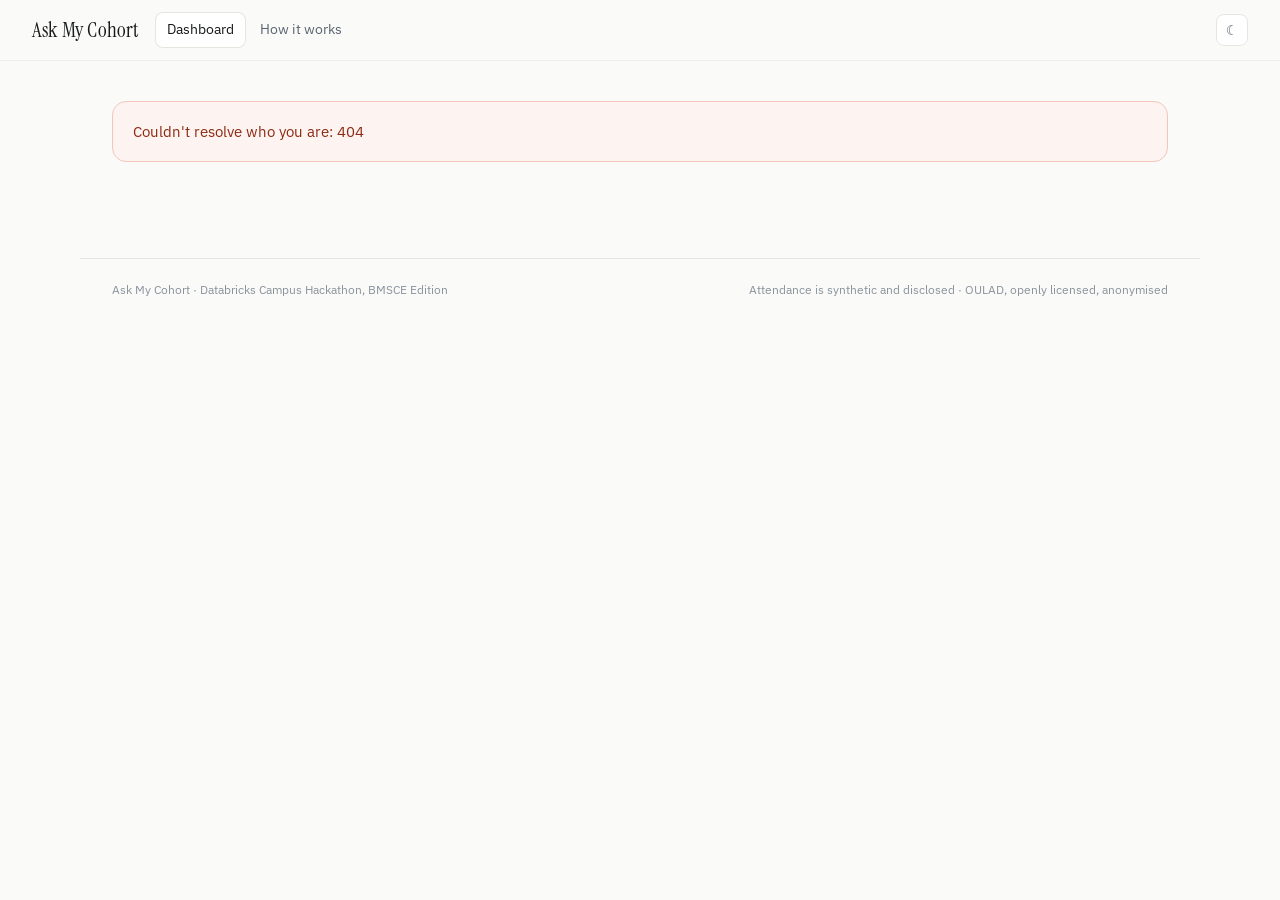
==== web/index.html @ 01f26d72 "Add identity-first web app on Databricks Apps Turns the project into a governed website: you open it" ====
<!DOCTYPE html>
<html lang="en">
<head>
<meta charset="utf-8">
<title>Ask My Cohort</title>
<meta name="viewport" content="width=device-width, initial-scale=1">
<link rel="preconnect" href="https://fonts.googleapis.com">
<link rel="preconnect" href="https://fonts.gstatic.com" crossorigin>
<link href="https://fonts.googleapis.com/css2?family=Instrument+Serif:ital@0;1&family=IBM+Plex+Sans:wght@300;400;500;600&family=IBM+Plex+Mono:wght@400;500&display=swap" rel="stylesheet">
<link rel="stylesheet" href="./styles.css?v=3">
<script>
  // Applied before first paint so a dark-mode user never sees a white flash. No stored
  // preference means follow the OS, which the stylesheet handles on its own.
  try {
    var t = localStorage.getItem("amc-theme");
    if (t) document.documentElement.dataset.theme = t;
  } catch (e) { /* storage blocked — fall back to prefers-color-scheme */ }
</script>
</head>
<body>
<div id="app"></div>
<!-- ?v= is a cache buster: bump it whenever app.js/api.js/styles.css change shape, so a
     normal refresh can't leave a demo running stale JS against renamed endpoints. -->
<script type="module" src="./app.js?v=3"></script>
</body>
</html>
---- web/styles.css ----
/* Theme tokens.
   Light is the default. Dark applies when the user picks it (data-theme="dark") or when
   the OS prefers dark and the user hasn't explicitly chosen light. Every colour below is
   a token so both themes stay in sync — never hardcode a hex in a component rule. */

:root {
  --page: #FAFAF8;
  --surface: #FFFFFF;
  --surface-sunk: #F6F5F2;
  --line: #E7E5E0;
  --line-soft: #F0EEEA;

  --ink: #16181A;
  --ink-2: #5B6470;
  --ink-3: #8A929C;

  --accent: #D6350F;
  --accent-ink: #FFFFFF;
  --accent-soft: #FBEDE9;

  --band-low: #0E7C66;
  --band-medium: #B4700A;
  --band-high: #C2410C;
  --band-unavoidable: #B42318;

  --cost-bg: #FFF7ED;
  --cost-line: #FBD9B5;
  --cost-ink: #7C3A0B;

  --danger-bg: #FDF3F0;
  --danger-line: #F3C6BC;
  --danger-ink: #8C2A12;

  --brand-tile: #000000;

  --serif: 'Instrument Serif', Georgia, serif;
  --sans: 'IBM Plex Sans', system-ui, -apple-system, sans-serif;
  --mono: 'IBM Plex Mono', ui-monospace, monospace;

  --shadow: 0 1px 2px rgba(20,22,26,0.04), 0 8px 24px rgba(20,22,26,0.05);
  --radius: 14px;
  color-scheme: light;
}

@media (prefers-color-scheme: dark) {
  :root:not([data-theme="light"]) {
    --page: #0E1012;
    --surface: #16191C;
    --surface-sunk: #1D2126;
    --line: #272C32;
    --line-soft: #1F242A;

    --ink: #ECEFF2;
    --ink-2: #A8B0B9;
    --ink-3: #79828C;

    --accent: #FF6A4D;
    --accent-ink: #1A0B06;
    --accent-soft: rgba(255,106,77,0.15);

    --band-low: #34D399;
    --band-medium: #FBBF24;
    --band-high: #FB923C;
    --band-unavoidable: #F87171;

    --cost-bg: rgba(251,146,60,0.10);
    --cost-line: rgba(251,146,60,0.30);
    --cost-ink: #FBCFA8;

    --danger-bg: rgba(248,113,113,0.10);
    --danger-line: rgba(248,113,113,0.30);
    --danger-ink: #FCA5A5;

    --brand-tile: #000000;

    --shadow: 0 1px 2px rgba(0,0,0,0.3), 0 8px 24px rgba(0,0,0,0.28);
    color-scheme: dark;
  }
}

:root[data-theme="dark"] {
  --page: #0E1012;
  --surface: #16191C;
  --surface-sunk: #1D2126;
  --line: #272C32;
  --line-soft: #1F242A;

  --ink: #ECEFF2;
  --ink-2: #A8B0B9;
  --ink-3: #79828C;

  --accent: #FF6A4D;
  --accent-ink: #1A0B06;
  --accent-soft: rgba(255,106,77,0.15);

  --band-low: #34D399;
  --band-medium: #FBBF24;
  --band-high: #FB923C;
  --band-unavoidable: #F87171;

  --cost-bg: rgba(251,146,60,0.10);
  --cost-line: rgba(251,146,60,0.30);
  --cost-ink: #FBCFA8;

  --danger-bg: rgba(248,113,113,0.10);
  --danger-line: rgba(248,113,113,0.30);
  --danger-ink: #FCA5A5;

  --brand-tile: #000000;

  --shadow: 0 1px 2px rgba(0,0,0,0.3), 0 8px 24px rgba(0,0,0,0.28);
  color-scheme: dark;
}

* { box-sizing: border-box; }

body {
  margin: 0;
  background: var(--page);
  color: var(--ink);
  font-family: var(--sans);
  font-size: 15px;
  line-height: 1.55;
  -webkit-font-smoothing: antialiased;
}

button { font: inherit; color: inherit; cursor: pointer; }
.mono { font-family: var(--mono); font-size: 0.92em; }
.right { text-align: right; }
.spacer { flex: 1; }
.muted { color: var(--ink-3); }

/* Band colour, theme-aware. Set data-band="low|medium|high|unavoidable" on an element
   and use .band-text / .band-bg on it or a child, instead of inlining a hex from JS. */
[data-band="low"] { --band: var(--band-low); }
[data-band="medium"] { --band: var(--band-medium); }
[data-band="high"] { --band: var(--band-high); }
[data-band="unavoidable"] { --band: var(--band-unavoidable); }
.band-text { color: var(--band, var(--ink-3)); }
.band-bg { background: var(--band, var(--line)); }

main {
  max-width: 1120px;
  margin: 0 auto;
  padding: 40px 32px 96px;
  display: flex;
  flex-direction: column;
  gap: 28px;
}

/* ---------- header ---------- */

header {
  position: sticky; top: 0; z-index: 20;
  display: flex; align-items: center; gap: 16px;
  padding: 12px 32px;
  background: color-mix(in srgb, var(--page) 92%, transparent);
  backdrop-filter: blur(12px);
  border-bottom: 1px solid var(--line-soft);
}

.brand { display: flex; align-items: center; gap: 10px; cursor: pointer; }
.brand-name { font-family: var(--serif); font-size: 21px; letter-spacing: 0.2px; }

nav { display: flex; gap: 2px; }
.nav-item {
  border: none; background: none; padding: 7px 12px; border-radius: 8px;
  font-size: 14px; color: var(--ink-2);
}
.nav-item:hover { background: var(--surface-sunk); color: var(--ink); }
.nav-item.active { background: var(--surface); color: var(--ink); box-shadow: inset 0 0 0 1px var(--line); }

.icon-btn {
  border: 1px solid var(--line); background: var(--surface); color: var(--ink-2);
  width: 32px; height: 32px; border-radius: 8px; line-height: 1;
  display: inline-flex; align-items: center; justify-content: center; font-size: 14px;
}
.icon-btn:hover { color: var(--ink); border-color: var(--ink-3); }

.source-chip {
  display: inline-flex; align-items: center; gap: 7px;
  font-family: var(--mono); font-size: 11px; letter-spacing: 0.04em;
  color: var(--ink-2); padding: 5px 10px; border: 1px solid var(--line);
  border-radius: 999px; background: var(--surface);
}
.source-chip .dot { width: 6px; height: 6px; border-radius: 50%; }
.source-chip.live .dot { background: var(--band-low); }
.source-chip.demo .dot { background: var(--band-medium); }

/* One quiet line: role dot, role, email. Nothing competing with the nav. */
.identity {
  display: inline-flex; align-items: center; gap: 8px;
  padding: 5px 12px 5px 10px; border-radius: 999px;
  border: 1px solid var(--line); background: var(--surface);
  max-width: 42ch; overflow: hidden;
}
.identity-dot { width: 7px; height: 7px; border-radius: 50%; flex: none; background: var(--ink-3); }
.identity-dot[data-role="admin"]   { background: var(--accent); }
.identity-dot[data-role="dean"]    { background: var(--band-medium); }
.identity-dot[data-role="advisor"] { background: var(--band-low); }
.identity-dot[data-role="student"] { background: #6366F1; }
.identity-role {
  font-family: var(--mono); font-size: 11px; letter-spacing: 0.06em;
  text-transform: uppercase; color: var(--ink); flex: none;
}
.identity-email {
  font-size: 12.5px; color: var(--ink-3);
  overflow: hidden; text-overflow: ellipsis; white-space: nowrap;
}

/* ---------- hero ---------- */

.hero { padding: 20px 0 4px; }
.hero-greeting {
  margin: 0 0 10px; font-family: var(--mono); font-size: 11px;
  letter-spacing: 0.1em; text-transform: uppercase; color: var(--ink-3);
}
.hero-title {
  font-family: var(--serif); font-weight: 400; font-size: 44px; line-height: 1.12;
  letter-spacing: -0.015em; margin: 0; max-width: 22ch; text-wrap: pretty;
}
.hero-title strong { font-weight: 400; color: var(--accent); }
.hero-sub { margin: 12px 0 0; color: var(--ink-2); font-size: 15.5px; max-width: 68ch; text-wrap: pretty; }

/* ---------- ask ---------- */

.ask-card {
  background: var(--surface); border: 1px solid var(--line); border-radius: var(--radius);
  padding: 18px; box-shadow: var(--shadow);
}
.ask-row { display: flex; gap: 10px; }
.ask-input {
  flex: 1; font-family: var(--sans); font-size: 16px; color: var(--ink);
  padding: 12px 14px; border: 1px solid var(--line); border-radius: 10px;
  background: var(--page); outline: none;
}
.ask-input:focus { border-color: var(--accent); box-shadow: 0 0 0 3px var(--accent-soft); }
.ask-input::placeholder { color: var(--ink-3); }

.btn-primary {
  padding: 12px 20px; border: none; border-radius: 10px;
  background: var(--accent); color: var(--accent-ink); font-weight: 500; font-size: 15px;
}
.btn-primary:hover { filter: brightness(1.06); }
.btn-primary:disabled { opacity: 0.6; cursor: default; }

.suggestions { display: flex; flex-wrap: wrap; gap: 8px; margin-top: 12px; }
.suggestion {
  border: 1px solid var(--line); background: var(--surface); border-radius: 999px;
  padding: 7px 13px; font-size: 13px; color: var(--ink-2);
}
.suggestion:hover { border-color: var(--accent); color: var(--accent); background: var(--accent-soft); }

.answer {
  margin-top: 16px; padding-top: 16px; border-top: 1px solid var(--line-soft);
  font-size: 15.5px; color: var(--ink);
}
.answer p { margin: 0 0 10px; }
.answer p:last-child { margin-bottom: 0; }
.answer ul { margin: 0 0 10px; padding-left: 20px; }
.answer li { margin-bottom: 5px; }
.answer strong { font-weight: 600; }
.answer-error { color: var(--band-high); }
.answer.thinking { display: flex; align-items: center; gap: 10px; color: var(--ink-2); }
.pulse {
  width: 8px; height: 8px; border-radius: 50%; background: var(--accent);
  animation: pulse 1.1s ease-in-out infinite;
}
@keyframes pulse { 0%,100% { opacity: 0.25; transform: scale(0.8); } 50% { opacity: 1; transform: scale(1.15); } }

/* ---------- layout ---------- */

.split { display: grid; grid-template-columns: 1.5fr 1fr; gap: 24px; align-items: start; }
.split-even { display: grid; grid-template-columns: 1fr 1fr; gap: 20px; align-items: start; }

.section-title { font-family: var(--serif); font-weight: 400; font-size: 26px; margin: 0 0 4px; }
.section-note { margin: 0 0 16px; color: var(--ink-2); font-size: 13.5px; }

.panel {
  background: var(--surface); border: 1px solid var(--line);
  border-radius: var(--radius); padding: 22px; box-shadow: var(--shadow);
}
.panel-label {
  margin: 0 0 12px; font-family: var(--mono); font-size: 10.5px;
  letter-spacing: 0.1em; text-transform: uppercase; color: var(--ink-3);
}
.panel-title { font-family: var(--serif); font-weight: 400; font-size: 26px; margin: 0 0 2px; }
.panel-meta { margin: 0 0 18px; color: var(--ink-3); font-size: 12px; }
.panel-body { margin: 0 0 12px; color: var(--ink-2); }
.panel-body:last-child { margin-bottom: 0; }
.panel-note { margin: 6px 0 0; font-size: 12.5px; color: var(--ink-3); line-height: 1.5; display: block; }
.prose { max-width: 74ch; }

.rail { display: flex; flex-direction: column; gap: 20px; position: sticky; top: 84px; }

.notice {
  padding: 18px 20px; border: 1px dashed var(--line); border-radius: var(--radius);
  color: var(--ink-2); background: var(--surface);
}
.notice-error {
  border-style: solid; border-color: var(--danger-line);
  background: var(--danger-bg); color: var(--danger-ink);
}

/* ---------- student cards (advisor) ---------- */

.student-grid { display: grid; gap: 12px; }
.student-card {
  text-align: left; width: 100%;
  background: var(--surface); border: 1px solid var(--line); border-radius: 12px;
  padding: 16px 18px; box-shadow: var(--shadow); transition: border-color 0.12s;
}
.student-card:hover { border-color: var(--ink-3); }
.student-card.selected { border-color: var(--accent); box-shadow: 0 0 0 3px var(--accent-soft), var(--shadow); }
.student-card-head { display: flex; align-items: flex-start; justify-content: space-between; gap: 12px; }
.student-name { font-weight: 600; font-size: 15px; display: block; }
.student-id { font-family: var(--mono); font-size: 11.5px; color: var(--ink-3); display: block; }
.student-card-foot {
  display: flex; justify-content: space-between; margin-top: 12px;
  font-size: 12.5px; color: var(--ink-2);
}

.chip {
  font-family: var(--mono); font-size: 11px; letter-spacing: 0.05em; text-transform: uppercase;
  padding: 3px 9px; border-radius: 999px; white-space: nowrap;
  color: var(--band, var(--ink-3));
  border: 1px solid color-mix(in srgb, var(--band, var(--ink-3)) 40%, transparent);
  background: color-mix(in srgb, var(--band, var(--ink-3)) 10%, transparent);
}

.signals { display: flex; flex-wrap: wrap; gap: 6px; margin-top: 12px; }
.signal {
  font-size: 12px; color: var(--ink-2); background: var(--surface-sunk);
  border-radius: 6px; padding: 4px 9px;
}

.disclosure-toggle {
  display: flex; align-items: center; justify-content: space-between; gap: 10px;
  width: 100%; margin-top: 16px; padding: 11px 14px;
  background: none; border: 1px solid var(--line); border-radius: 10px;
  font-size: 13.5px; color: var(--ink-2);
}
.disclosure-toggle:hover { background: var(--surface); color: var(--ink); }

.provenance {
  display: flex; flex-wrap: wrap; align-items: center; gap: 10px;
  margin: 16px 0 0; font-size: 12px; color: var(--ink-3);
}
.provenance .mono {
  background: var(--surface-sunk); border-radius: 6px; padding: 3px 8px; color: var(--ink-2);
}

/* ---------- tables ---------- */

.table { border: 1px solid var(--line); border-radius: 12px; overflow: hidden; background: var(--surface); }
.table-head, .table-row {
  display: grid; grid-template-columns: 2fr 1fr 1fr 0.6fr; gap: 12px; align-items: center;
  padding: 11px 16px; text-align: left;
}
.table-head {
  font-family: var(--mono); font-size: 10.5px; letter-spacing: 0.08em; text-transform: uppercase;
  color: var(--ink-3); background: var(--surface-sunk); border-bottom: 1px solid var(--line);
}
.table-row { width: 100%; background: none; border: none; border-bottom: 1px solid var(--line-soft); font-size: 14px; color: var(--ink); }
.table-row:last-child { border-bottom: none; }
.table-row:not(.static):hover { background: var(--surface-sunk); }
.table-row.static { cursor: default; }
.redacted {
  font-family: var(--mono); font-size: 12px; color: var(--band-unavoidable);
  background: color-mix(in srgb, var(--band-unavoidable) 10%, transparent);
  border-radius: 5px; padding: 2px 8px; justify-self: start;
}

/* ---------- buffer panel ---------- */

.band-track { display: flex; gap: 6px; margin: 4px 0 18px; }
.band-seg { flex: 1; display: flex; flex-direction: column; gap: 7px; }
.band-bar { height: 5px; border-radius: 3px; display: block; background: var(--line); }
.band-seg.on .band-bar { background: var(--band); }
.band-label {
  font-family: var(--mono); font-size: 10px; letter-spacing: 0.05em; text-transform: uppercase;
  color: var(--ink-3);
}
.band-seg.on .band-label { color: var(--band); }

.cost {
  background: var(--cost-bg); border: 1px solid var(--cost-line); border-radius: 10px;
  padding: 14px 16px; color: var(--cost-ink); font-size: 14.5px; line-height: 1.5;
}
.cost-lg { font-size: 17px; margin-top: 22px; }

.stats { margin: 18px 0 0; display: grid; gap: 0; }
.stats div {
  display: flex; justify-content: space-between; align-items: baseline; gap: 12px;
  padding: 9px 0; border-bottom: 1px solid var(--line-soft);
}
.stats div:last-child { border-bottom: none; }
.stats dt { margin: 0; color: var(--ink-2); font-size: 13.5px; }
.stats dd { margin: 0; color: var(--ink); }

.actions { display: grid; gap: 8px; }
.action {
  display: flex; justify-content: space-between; align-items: center; gap: 10px;
  text-align: left; padding: 11px 14px; border-radius: 9px;
  border: 1px solid var(--line); background: var(--surface); font-size: 13.5px;
}
.action:hover { border-color: var(--ink-3); }
.action .done { font-family: var(--mono); font-size: 11px; color: var(--band-low); }

/* ---------- student view ---------- */

.buffer-hero {
  background: var(--surface); border: 1px solid var(--line);
  border-radius: var(--radius); padding: 26px; box-shadow: var(--shadow);
}
.buffer-figures { display: grid; grid-template-columns: repeat(3, 1fr); gap: 24px; }
.big { font-size: 34px; margin: 0; line-height: 1.1; }
.meter {
  position: relative; height: 10px; border-radius: 6px;
  background: var(--surface-sunk); margin: 24px 0 8px; overflow: hidden;
}
.meter-fill { display: block; height: 100%; border-radius: 6px; background: var(--band, var(--accent)); }
.meter-mark { position: absolute; top: -3px; bottom: -3px; width: 2px; background: var(--ink); opacity: 0.55; }
.meter-legend {
  display: flex; justify-content: space-between; margin: 0;
  font-family: var(--mono); font-size: 11px; color: var(--ink-3);
}

.whatif { display: grid; gap: 0; }
.whatif-row {
  display: flex; justify-content: space-between; gap: 12px; align-items: baseline;
  padding: 10px 0; border-bottom: 1px solid var(--line-soft); font-size: 14px;
}
.whatif-row:last-child { border-bottom: none; }

/* ---------- tiles / bars ---------- */

.tiles { display: grid; grid-template-columns: repeat(4, 1fr); gap: 16px; }
.tile {
  background: var(--surface); border: 1px solid var(--line);
  border-radius: 12px; padding: 18px; box-shadow: var(--shadow);
}
.tile-value { font-family: var(--serif); font-size: 34px; line-height: 1; margin: 0; }

.bars { display: grid; gap: 12px; }
.bar-row { display: grid; grid-template-columns: 88px 1fr 32px; gap: 12px; align-items: center; }
.bar-label { font-family: var(--mono); font-size: 11px; text-transform: uppercase; letter-spacing: 0.05em; color: var(--band, var(--ink-3)); }
.bar-track { height: 8px; border-radius: 5px; background: var(--surface-sunk); overflow: hidden; }
.bar-fill { display: block; height: 100%; border-radius: 5px; background: var(--band, var(--line)); }
.bar-row.empty .bar-fill { opacity: 0.3; }
.bar-n { text-align: right; color: var(--ink-2); font-size: 13px; }

/* ---------- how it works ---------- */

.lineage { display: grid; gap: 0; }
.lineage-row {
  display: grid; grid-template-columns: 92px 1fr; gap: 16px; align-items: start;
  padding: 13px 0; border-bottom: 1px solid var(--line-soft);
}
.lineage-row:last-child { border-bottom: none; }
.lineage-layer { font-size: 11px; letter-spacing: 0.08em; color: var(--accent); padding-top: 2px; }
.lineage-what { display: block; font-size: 14.5px; }

.code {
  font-family: var(--mono); font-size: 12.5px; line-height: 1.65;
  background: var(--surface-sunk); border: 1px solid var(--line); border-radius: 10px;
  padding: 16px; overflow-x: auto; white-space: pre; margin: 0; color: var(--ink);
}

.notbuilt { padding: 11px 0; border-bottom: 1px solid var(--line-soft); }
.notbuilt:last-child { border-bottom: none; }
.notbuilt-what { font-size: 14.5px; display: block; }

/* ---------- footer ---------- */

footer {
  border-top: 1px solid var(--line);
  padding: 22px 32px; display: flex; gap: 20px; flex-wrap: wrap;
  font-size: 12px; color: var(--ink-3);
  max-width: 1120px; margin: 0 auto;
}

/* ---------- responsive ---------- */

@media (max-width: 900px) {
  header { padding: 12px 18px; gap: 12px; flex-wrap: wrap; }
  .identity { align-items: flex-start; }
  main { padding: 28px 18px 72px; }
  .hero-title { font-size: 32px; }
  .split, .split-even, .tiles, .buffer-figures { grid-template-columns: 1fr; }
  .rail { position: static; }
  .table-head, .table-row { grid-template-columns: 1.6fr 1fr 0.8fr; font-size: 13px; }
  .table-head span:nth-child(4), .table-row span:nth-child(4) { display: none; }
}
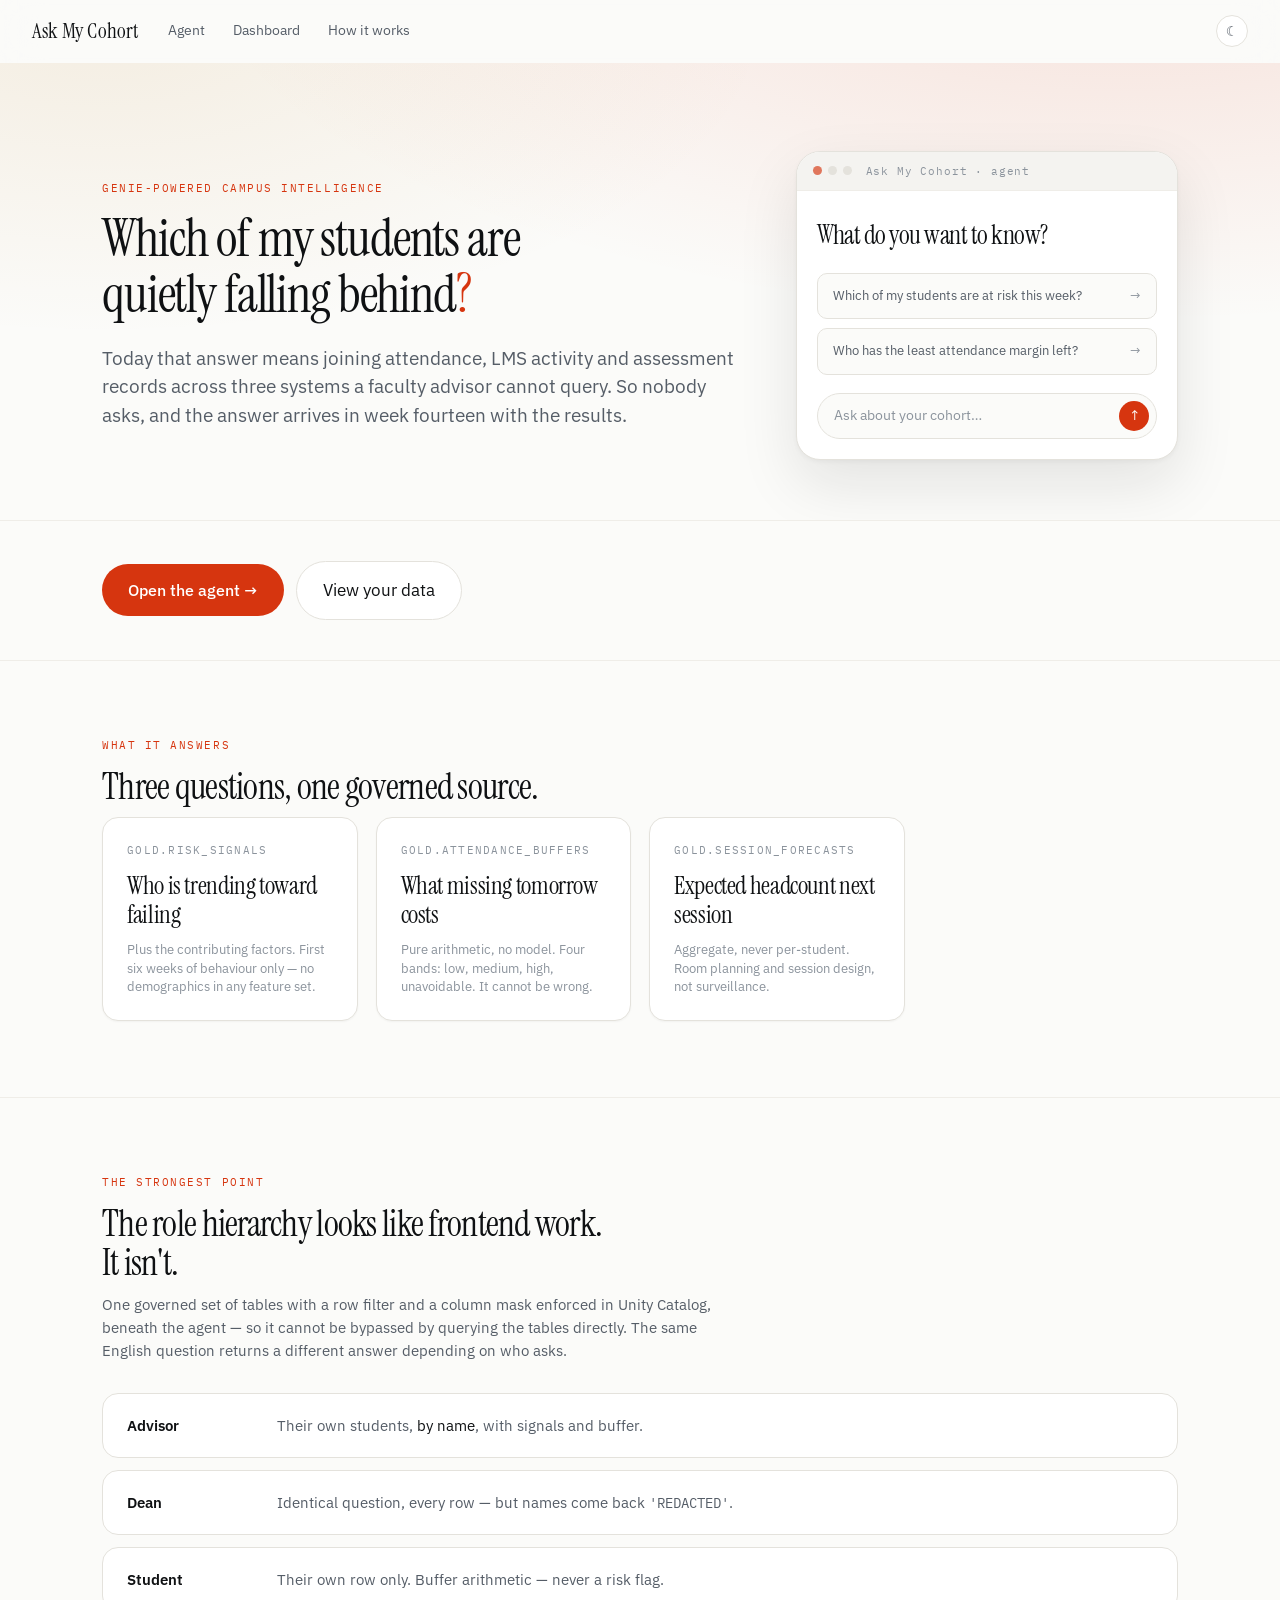
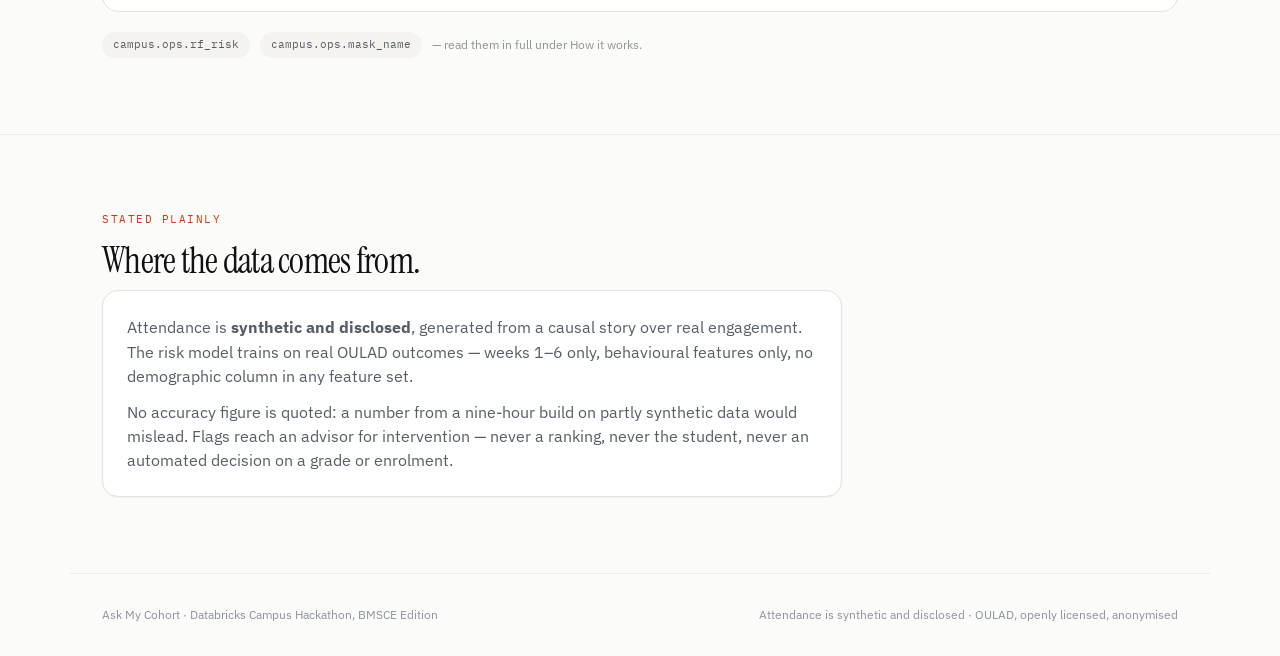
==== commit a0cb72cc: "Add landing page, conversational agent, dark mode and cohort breakdowns Front door is now a static l" ====
--- a/web/index.html
+++ b/web/index.html
@@ -3,11 +3,12 @@
 <head>
 <meta charset="utf-8">
 <title>Ask My Cohort</title>
+<link rel="icon" type="image/svg+xml" href="./favicon.svg?v=10">
 <meta name="viewport" content="width=device-width, initial-scale=1">
 <link rel="preconnect" href="https://fonts.googleapis.com">
 <link rel="preconnect" href="https://fonts.gstatic.com" crossorigin>
 <link href="https://fonts.googleapis.com/css2?family=Instrument+Serif:ital@0;1&family=IBM+Plex+Sans:wght@300;400;500;600&family=IBM+Plex+Mono:wght@400;500&display=swap" rel="stylesheet">
-<link rel="stylesheet" href="./styles.css?v=3">
+<link rel="stylesheet" href="./styles.css?v=10">
 <script>
   // Applied before first paint so a dark-mode user never sees a white flash. No stored
   // preference means follow the OS, which the stylesheet handles on its own.
@@ -21,6 +22,6 @@
 <div id="app"></div>
 <!-- ?v= is a cache buster: bump it whenever app.js/api.js/styles.css change shape, so a
      normal refresh can't leave a demo running stale JS against renamed endpoints. -->
-<script type="module" src="./app.js?v=3"></script>
+<script type="module" src="./app.js?v=10"></script>
 </body>
 </html>
--- a/web/styles.css
+++ b/web/styles.css
@@ -1,18 +1,18 @@
 /* Theme tokens.
    Light is the default. Dark applies when the user picks it (data-theme="dark") or when
-   the OS prefers dark and the user hasn't explicitly chosen light. Every colour below is
-   a token so both themes stay in sync — never hardcode a hex in a component rule. */
+   the OS prefers dark and the user hasn't explicitly chosen light. Every colour is a
+   token so both themes stay in sync — never hardcode a hex in a component rule. */
 
 :root {
-  --page: #FAFAF8;
+  --page: #FBFBF9;
   --surface: #FFFFFF;
-  --surface-sunk: #F6F5F2;
-  --line: #E7E5E0;
-  --line-soft: #F0EEEA;
-
-  --ink: #16181A;
-  --ink-2: #5B6470;
-  --ink-3: #8A929C;
+  --surface-sunk: #F4F3F0;
+  --line: #E4E2DC;
+  --line-soft: #EFEDE8;
+
+  --ink: #0F1113;
+  --ink-2: #555D67;
+  --ink-3: #8B939C;
 
   --accent: #D6350F;
   --accent-ink: #FFFFFF;
@@ -22,93 +22,108 @@
   --band-medium: #B4700A;
   --band-high: #C2410C;
   --band-unavoidable: #B42318;
-
-  --cost-bg: #FFF7ED;
-  --cost-line: #FBD9B5;
-  --cost-ink: #7C3A0B;
+  --band-info: #4338CA;
+
+  --cost-bg: #FFF8F0;
+  --cost-line: #F6D6B3;
+  --cost-ink: #7A3A0C;
 
   --danger-bg: #FDF3F0;
   --danger-line: #F3C6BC;
   --danger-ink: #8C2A12;
 
-  --brand-tile: #000000;
-
   --serif: 'Instrument Serif', Georgia, serif;
   --sans: 'IBM Plex Sans', system-ui, -apple-system, sans-serif;
   --mono: 'IBM Plex Mono', ui-monospace, monospace;
 
-  --shadow: 0 1px 2px rgba(20,22,26,0.04), 0 8px 24px rgba(20,22,26,0.05);
-  --radius: 14px;
+  --shadow-sm: 0 1px 2px rgba(15,17,19,0.04);
+  --shadow: 0 1px 2px rgba(15,17,19,0.04), 0 12px 32px rgba(15,17,19,0.06);
+  --shadow-lg: 0 2px 4px rgba(15,17,19,0.04), 0 24px 60px rgba(15,17,19,0.10);
+
+  --r-sm: 10px;
+  --r: 16px;
+  --r-lg: 24px;
+
+  /* Editorial type scale — fluid, so the hero stays dramatic on a projector and
+     still fits a laptop. */
+  --fs-stat: clamp(72px, 13vw, 168px);
+  --fs-h1: clamp(30px, 4.4vw, 52px);
+  --fs-h2: clamp(24px, 3vw, 36px);
+  --fs-lead: clamp(16.5px, 1.5vw, 20px);
+
+  --ease: cubic-bezier(0.22, 0.72, 0.2, 1);
   color-scheme: light;
 }
 
 @media (prefers-color-scheme: dark) {
   :root:not([data-theme="light"]) {
-    --page: #0E1012;
-    --surface: #16191C;
-    --surface-sunk: #1D2126;
-    --line: #272C32;
-    --line-soft: #1F242A;
-
-    --ink: #ECEFF2;
-    --ink-2: #A8B0B9;
-    --ink-3: #79828C;
+    --page: #0B0D0F;
+    --surface: #141719;
+    --surface-sunk: #1B1F22;
+    --line: #262B30;
+    --line-soft: #1E2226;
+
+    --ink: #F2F4F6;
+    --ink-2: #A9B1BA;
+    --ink-3: #767E88;
 
     --accent: #FF6A4D;
     --accent-ink: #1A0B06;
-    --accent-soft: rgba(255,106,77,0.15);
+    --accent-soft: rgba(255,106,77,0.16);
 
     --band-low: #34D399;
     --band-medium: #FBBF24;
     --band-high: #FB923C;
     --band-unavoidable: #F87171;
-
-    --cost-bg: rgba(251,146,60,0.10);
-    --cost-line: rgba(251,146,60,0.30);
+    --band-info: #A5B4FC;
+
+    --cost-bg: rgba(251,146,60,0.09);
+    --cost-line: rgba(251,146,60,0.28);
     --cost-ink: #FBCFA8;
 
-    --danger-bg: rgba(248,113,113,0.10);
-    --danger-line: rgba(248,113,113,0.30);
+    --danger-bg: rgba(248,113,113,0.09);
+    --danger-line: rgba(248,113,113,0.28);
     --danger-ink: #FCA5A5;
 
-    --brand-tile: #000000;
-
-    --shadow: 0 1px 2px rgba(0,0,0,0.3), 0 8px 24px rgba(0,0,0,0.28);
+    --shadow-sm: 0 1px 2px rgba(0,0,0,0.4);
+    --shadow: 0 1px 2px rgba(0,0,0,0.4), 0 12px 32px rgba(0,0,0,0.35);
+    --shadow-lg: 0 2px 4px rgba(0,0,0,0.4), 0 24px 60px rgba(0,0,0,0.45);
     color-scheme: dark;
   }
 }
 
 :root[data-theme="dark"] {
-  --page: #0E1012;
-  --surface: #16191C;
-  --surface-sunk: #1D2126;
-  --line: #272C32;
-  --line-soft: #1F242A;
-
-  --ink: #ECEFF2;
-  --ink-2: #A8B0B9;
-  --ink-3: #79828C;
+  --page: #0B0D0F;
+  --surface: #141719;
+  --surface-sunk: #1B1F22;
+  --line: #262B30;
+  --line-soft: #1E2226;
+
+  --ink: #F2F4F6;
+  --ink-2: #A9B1BA;
+  --ink-3: #767E88;
 
   --accent: #FF6A4D;
   --accent-ink: #1A0B06;
-  --accent-soft: rgba(255,106,77,0.15);
+  --accent-soft: rgba(255,106,77,0.16);
 
   --band-low: #34D399;
   --band-medium: #FBBF24;
   --band-high: #FB923C;
   --band-unavoidable: #F87171;
-
-  --cost-bg: rgba(251,146,60,0.10);
-  --cost-line: rgba(251,146,60,0.30);
+  --band-info: #A5B4FC;
+
+  --cost-bg: rgba(251,146,60,0.09);
+  --cost-line: rgba(251,146,60,0.28);
   --cost-ink: #FBCFA8;
 
-  --danger-bg: rgba(248,113,113,0.10);
-  --danger-line: rgba(248,113,113,0.30);
+  --danger-bg: rgba(248,113,113,0.09);
+  --danger-line: rgba(248,113,113,0.28);
   --danger-ink: #FCA5A5;
 
-  --brand-tile: #000000;
-
-  --shadow: 0 1px 2px rgba(0,0,0,0.3), 0 8px 24px rgba(0,0,0,0.28);
+  --shadow-sm: 0 1px 2px rgba(0,0,0,0.4);
+  --shadow: 0 1px 2px rgba(0,0,0,0.4), 0 12px 32px rgba(0,0,0,0.35);
+  --shadow-lg: 0 2px 4px rgba(0,0,0,0.4), 0 24px 60px rgba(0,0,0,0.45);
   color-scheme: dark;
 }
 
@@ -119,9 +134,10 @@
   background: var(--page);
   color: var(--ink);
   font-family: var(--sans);
-  font-size: 15px;
+  font-size: 15.5px;
   line-height: 1.55;
   -webkit-font-smoothing: antialiased;
+  text-rendering: optimizeLegibility;
 }
 
 button { font: inherit; color: inherit; cursor: pointer; }
@@ -130,64 +146,113 @@
 .spacer { flex: 1; }
 .muted { color: var(--ink-3); }
 
-/* Band colour, theme-aware. Set data-band="low|medium|high|unavoidable" on an element
-   and use .band-text / .band-bg on it or a child, instead of inlining a hex from JS. */
 [data-band="low"] { --band: var(--band-low); }
 [data-band="medium"] { --band: var(--band-medium); }
 [data-band="high"] { --band: var(--band-high); }
 [data-band="unavoidable"] { --band: var(--band-unavoidable); }
+[data-band="info"] { --band: var(--band-info); }
 .band-text { color: var(--band, var(--ink-3)); }
 .band-bg { background: var(--band, var(--line)); }
 
-main {
-  max-width: 1120px;
-  margin: 0 auto;
-  padding: 40px 32px 96px;
-  display: flex;
-  flex-direction: column;
-  gap: 28px;
-}
+/* Scroll reveal — the one motion idea, used sparingly. */
+.reveal {
+  opacity: 0; transform: translateY(18px);
+  transition: opacity 0.75s var(--ease), transform 0.75s var(--ease);
+}
+.reveal.in { opacity: 1; transform: none; }
+@media (prefers-reduced-motion: reduce) {
+  .reveal, .reveal.in { opacity: 1; transform: none; transition: none; }
+}
+
+main { display: block; }
+
+/* Horizontal bands, each with its own breathing room — the Apple section rhythm. */
+.chapter { border-top: 1px solid var(--line-soft); }
+.chapter:first-of-type { border-top: none; }
+/* Tinted bands break the endless cream into a rhythm. */
+.chapter.tint { background: var(--surface-sunk); border-top-color: transparent; }
+.wrap { max-width: 1140px; margin: 0 auto; padding: 0 32px; }
+.chapter > .wrap { padding-top: 76px; padding-bottom: 76px; }
+.chapter.tight > .wrap { padding-top: 40px; padding-bottom: 40px; }
+
+.eyebrow {
+  font-family: var(--mono); font-size: 11px; letter-spacing: 0.14em;
+  text-transform: uppercase; color: var(--accent); margin: 0 0 14px;
+}
+.chapter-title {
+  font-family: var(--serif); font-weight: 400; font-size: var(--fs-h2);
+  letter-spacing: -0.02em; line-height: 1.08; margin: 0 0 10px;
+}
+.chapter-note { margin: 0 0 30px; color: var(--ink-2); font-size: 15px; max-width: 70ch; }
+
+/* ---------- stacked mix bar ---------- */
+
+.stack { display: grid; gap: 16px; }
+.stack-bar {
+  display: flex; height: 56px; border-radius: var(--r-sm); overflow: hidden;
+  box-shadow: var(--shadow-sm); background: var(--line);
+}
+.stack-seg {
+  display: block; background: var(--band); transition: flex-basis 0.9s var(--ease);
+  position: relative;
+}
+.stack-seg + .stack-seg { border-left: 2px solid var(--surface-sunk); }
+.stack-key { display: flex; flex-wrap: wrap; gap: 22px; }
+.key {
+  display: inline-flex; align-items: baseline; gap: 8px;
+  font-family: var(--mono); font-size: 11px; letter-spacing: 0.08em;
+  text-transform: uppercase; color: var(--ink-2);
+}
+.key-dot {
+  width: 10px; height: 10px; border-radius: 3px; background: var(--band);
+  align-self: center;
+}
+.key strong { font-size: 15px; color: var(--ink); letter-spacing: 0; }
+.key-pct { color: var(--ink-3); letter-spacing: 0; text-transform: none; }
 
 /* ---------- header ---------- */
 
 header {
-  position: sticky; top: 0; z-index: 20;
+  position: sticky; top: 0; z-index: 30;
   display: flex; align-items: center; gap: 16px;
-  padding: 12px 32px;
-  background: color-mix(in srgb, var(--page) 92%, transparent);
-  backdrop-filter: blur(12px);
-  border-bottom: 1px solid var(--line-soft);
-}
+  padding: 13px 32px;
+  background: color-mix(in srgb, var(--page) 82%, transparent);
+  backdrop-filter: saturate(180%) blur(20px);
+  -webkit-backdrop-filter: saturate(180%) blur(20px);
+  border-bottom: 1px solid transparent;
+  transition: border-color 0.3s var(--ease);
+}
+header.scrolled { border-bottom-color: var(--line-soft); }
 
 .brand { display: flex; align-items: center; gap: 10px; cursor: pointer; }
-.brand-name { font-family: var(--serif); font-size: 21px; letter-spacing: 0.2px; }
+.brand-name {
+  font-family: var(--serif); font-size: 21px; letter-spacing: 0.2px;
+}
 
 nav { display: flex; gap: 2px; }
 .nav-item {
-  border: none; background: none; padding: 7px 12px; border-radius: 8px;
-  font-size: 14px; color: var(--ink-2);
-}
-.nav-item:hover { background: var(--surface-sunk); color: var(--ink); }
-.nav-item.active { background: var(--surface); color: var(--ink); box-shadow: inset 0 0 0 1px var(--line); }
+  border: none; background: none; padding: 7px 13px; border-radius: 999px;
+  font-size: 14px; color: var(--ink-2); transition: color 0.2s var(--ease), background 0.2s var(--ease);
+}
+.nav-item:hover { color: var(--ink); }
+.nav-item.active { background: var(--surface-sunk); color: var(--ink); }
 
 .icon-btn {
   border: 1px solid var(--line); background: var(--surface); color: var(--ink-2);
-  width: 32px; height: 32px; border-radius: 8px; line-height: 1;
+  width: 32px; height: 32px; border-radius: 999px; line-height: 1;
   display: inline-flex; align-items: center; justify-content: center; font-size: 14px;
+  transition: color 0.2s var(--ease), border-color 0.2s var(--ease);
 }
 .icon-btn:hover { color: var(--ink); border-color: var(--ink-3); }
 
 .source-chip {
   display: inline-flex; align-items: center; gap: 7px;
   font-family: var(--mono); font-size: 11px; letter-spacing: 0.04em;
-  color: var(--ink-2); padding: 5px 10px; border: 1px solid var(--line);
-  border-radius: 999px; background: var(--surface);
-}
-.source-chip .dot { width: 6px; height: 6px; border-radius: 50%; }
-.source-chip.live .dot { background: var(--band-low); }
-.source-chip.demo .dot { background: var(--band-medium); }
-
-/* One quiet line: role dot, role, email. Nothing competing with the nav. */
+  color: var(--cost-ink); padding: 5px 11px; border: 1px solid var(--cost-line);
+  border-radius: 999px; background: var(--cost-bg);
+}
+.source-chip .dot { width: 6px; height: 6px; border-radius: 50%; background: var(--band-medium); }
+
 .identity {
   display: inline-flex; align-items: center; gap: 8px;
   padding: 5px 12px 5px 10px; border-radius: 999px;
@@ -210,55 +275,262 @@
 
 /* ---------- hero ---------- */
 
-.hero { padding: 20px 0 4px; }
-.hero-greeting {
-  margin: 0 0 10px; font-family: var(--mono); font-size: 11px;
-  letter-spacing: 0.1em; text-transform: uppercase; color: var(--ink-3);
-}
-.hero-title {
-  font-family: var(--serif); font-weight: 400; font-size: 44px; line-height: 1.12;
-  letter-spacing: -0.015em; margin: 0; max-width: 22ch; text-wrap: pretty;
-}
-.hero-title strong { font-weight: 400; color: var(--accent); }
-.hero-sub { margin: 12px 0 0; color: var(--ink-2); font-size: 15.5px; max-width: 68ch; text-wrap: pretty; }
-
-/* ---------- ask ---------- */
-
-.ask-card {
-  background: var(--surface); border: 1px solid var(--line); border-radius: var(--radius);
-  padding: 18px; box-shadow: var(--shadow);
-}
-.ask-row { display: flex; gap: 10px; }
-.ask-input {
-  flex: 1; font-family: var(--sans); font-size: 16px; color: var(--ink);
-  padding: 12px 14px; border: 1px solid var(--line); border-radius: 10px;
-  background: var(--page); outline: none;
-}
-.ask-input:focus { border-color: var(--accent); box-shadow: 0 0 0 3px var(--accent-soft); }
-.ask-input::placeholder { color: var(--ink-3); }
+/* A colour wash behind the hero so the top of the page isn't a blank field. */
+.hero {
+  position: relative; overflow: hidden;
+  background:
+    radial-gradient(120% 140% at 88% -30%, color-mix(in srgb, var(--accent) 14%, transparent), transparent 62%),
+    radial-gradient(90% 120% at 8% -10%, color-mix(in srgb, var(--band-medium) 10%, transparent), transparent 58%);
+}
+.hero > .wrap { padding-top: 88px; padding-bottom: 60px; position: relative; }
+.hero-stat {
+  font-family: var(--serif); font-weight: 400;
+  font-size: var(--fs-stat); line-height: 0.86;
+  letter-spacing: -0.045em; margin: 0 0 6px;
+  color: var(--band, var(--ink));
+}
+.hero-stat.accent { color: var(--accent); }
+/* Five- and six-character figures (32,593) would otherwise run off the page. */
+.hero-stat.long { font-size: clamp(52px, 8.5vw, 116px); letter-spacing: -0.04em; }
+.hero-sub strong { color: var(--ink); font-weight: 600; }
+
+.hero-grid {
+  display: grid; grid-template-columns: 1.25fr 0.75fr;
+  gap: 56px; align-items: center;
+}
+.hero-aside { display: grid; justify-items: center; gap: 20px; }
+
+/* ---------- agent preview (landing hero) ---------- */
+
+.agent-preview {
+  width: 100%; max-width: 420px; cursor: pointer;
+  background: var(--surface); border: 1px solid var(--line);
+  border-radius: var(--r-lg); overflow: hidden;
+  box-shadow: var(--shadow-lg);
+  transition: transform 0.3s var(--ease), box-shadow 0.3s var(--ease), border-color 0.3s var(--ease);
+}
+.agent-preview:hover, .agent-preview:focus-visible {
+  transform: translateY(-4px); border-color: color-mix(in srgb, var(--accent) 40%, var(--line));
+  outline: none;
+}
+.ap-bar {
+  display: flex; align-items: center; gap: 6px;
+  padding: 11px 16px; border-bottom: 1px solid var(--line-soft);
+  background: var(--surface-sunk);
+}
+.ap-dot { width: 9px; height: 9px; border-radius: 50%; background: var(--line); }
+.ap-dot:first-child { background: color-mix(in srgb, var(--accent) 65%, transparent); }
+.ap-title {
+  margin-left: 8px; font-family: var(--mono); font-size: 10.5px;
+  letter-spacing: 0.08em; color: var(--ink-3);
+}
+.ap-body { padding: 24px 20px 20px; }
+.ap-heading {
+  font-family: var(--serif); font-size: 26px; letter-spacing: -0.02em;
+  margin: 0 0 18px; color: var(--ink);
+}
+.ap-starters { display: grid; gap: 9px; margin-bottom: 18px; }
+.ap-starter {
+  display: flex; justify-content: space-between; align-items: center; gap: 12px;
+  padding: 12px 15px; border-radius: var(--r-sm);
+  border: 1px solid var(--line); background: var(--page);
+  font-size: 13px; color: var(--ink-2);
+}
+.ap-starter i { font-style: normal; color: var(--ink-3); }
+.agent-preview:hover .ap-starter { border-color: color-mix(in srgb, var(--accent) 26%, var(--line)); }
+.ap-composer {
+  display: flex; align-items: center; gap: 10px;
+  padding: 7px 7px 7px 16px; border-radius: 999px;
+  border: 1px solid var(--line); background: var(--page);
+}
+.ap-placeholder { flex: 1; font-size: 13.5px; color: var(--ink-3); }
+.ap-send {
+  width: 30px; height: 30px; border-radius: 50%; flex: none;
+  display: inline-flex; align-items: center; justify-content: center;
+  background: var(--accent); color: var(--accent-ink); font-size: 14px;
+}
+
+/* ---------- donut ---------- */
+
+.donut-wrap { position: relative; width: 100%; max-width: 230px; }
+.donut { width: 100%; height: auto; display: block; }
+.donut-track { fill: none; stroke: var(--line); stroke-width: 18; }
+.donut-seg {
+  fill: none; stroke: var(--band); stroke-width: 18; stroke-linecap: butt;
+  transition: stroke-dasharray 0.9s var(--ease);
+}
+.donut-centre {
+  position: absolute; inset: 0; display: flex; flex-direction: column;
+  align-items: center; justify-content: center; gap: 2px; pointer-events: none;
+}
+.donut-value {
+  font-family: var(--serif); font-size: clamp(30px, 3.6vw, 44px);
+  line-height: 1; letter-spacing: -0.03em; color: var(--ink);
+}
+.donut-value .pc { font-size: 0.5em; }
+.donut-label {
+  font-family: var(--mono); font-size: 10px; letter-spacing: 0.12em;
+  text-transform: uppercase; color: var(--ink-3);
+}
+.donut-key { display: flex; flex-wrap: wrap; gap: 14px; justify-content: center; }
+.donut-key .key { font-size: 10px; gap: 6px; }
+.donut-key .key strong { font-size: 13px; }
+.hero-headline {
+  font-family: var(--serif); font-weight: 400; font-size: var(--fs-h1);
+  line-height: 1.08; letter-spacing: -0.022em; margin: 0; max-width: 20ch;
+  text-wrap: pretty;
+}
+.hero-sub {
+  margin: 20px 0 0; color: var(--ink-2); font-size: var(--fs-lead);
+  max-width: 62ch; line-height: 1.5; text-wrap: pretty;
+}
+
+/* ---------- landing ---------- */
+
+.hero-headline .q { color: var(--accent); }
+.cta-row { display: flex; flex-wrap: wrap; gap: 12px; align-items: center; }
+.btn-lg { padding: 16px 30px; font-size: 16.5px; }
+.btn-ghost {
+  padding: 16px 26px; border-radius: 999px; font-size: 16.5px;
+  border: 1px solid var(--line); background: var(--surface); color: var(--ink);
+  transition: border-color 0.2s var(--ease), background 0.2s var(--ease);
+}
+.btn-ghost:hover { border-color: var(--ink-3); background: var(--surface-sunk); }
+
+.tiles-3 { grid-template-columns: repeat(3, 1fr); }
+.tile-head { font-family: var(--serif); font-size: 25px; line-height: 1.15; margin: 0 0 10px; letter-spacing: -0.015em; }
+
+.role-rows { display: grid; gap: 12px; }
+.role-row {
+  display: grid; grid-template-columns: 130px 1fr; gap: 20px; align-items: center;
+  background: var(--surface); border: 1px solid var(--line); border-radius: var(--r);
+  padding: 20px 24px; color: var(--ink-2); font-size: 15px;
+}
+.role-row .role-name { font-weight: 600; color: var(--ink); }
+.role-row em { font-style: normal; color: var(--ink); }
+
+.teaser { display: flex; flex-wrap: wrap; align-items: center; gap: 14px; }
+
+/* ---------- chat ---------- */
+
+/* In chat the page itself must not scroll — the thread does, so the composer can
+   stay pinned like a real chat client. */
+body.chat-mode { overflow: hidden; }
+.chat {
+  display: flex; flex-direction: column;
+  height: calc(100vh - 58px); height: calc(100dvh - 58px);
+}
+.chat-thread { flex: 1; overflow-y: auto; scroll-behavior: smooth; }
+.chat-thread-inner {
+  max-width: 780px; margin: 0 auto; padding: 40px 24px 24px;
+  display: flex; flex-direction: column; gap: 26px;
+}
+
+.chat-empty { padding: 8vh 0 0; text-align: left; }
+.chat-empty-title {
+  font-family: var(--serif); font-weight: 400; font-size: clamp(34px, 5vw, 52px);
+  letter-spacing: -0.025em; line-height: 1.08; margin: 0 0 14px;
+}
+.chat-empty-sub { color: var(--ink-2); font-size: var(--fs-lead); margin: 0 0 32px; max-width: 54ch; }
+.starters { display: grid; gap: 10px; }
+.starter {
+  display: flex; justify-content: space-between; align-items: center; gap: 16px;
+  text-align: left; padding: 16px 20px; border-radius: var(--r);
+  border: 1px solid var(--line); background: var(--surface); color: var(--ink);
+  font-size: 15px; box-shadow: var(--shadow-sm);
+  transition: border-color 0.2s var(--ease), transform 0.2s var(--ease), box-shadow 0.2s var(--ease);
+}
+.starter span { color: var(--ink-3); transition: transform 0.2s var(--ease), color 0.2s var(--ease); }
+.starter:hover { border-color: var(--accent); transform: translateY(-2px); box-shadow: var(--shadow); }
+.starter:hover span { color: var(--accent); transform: translateX(3px); }
+
+.msg { display: flex; gap: 14px; animation: msgIn 0.4s var(--ease) both; }
+@keyframes msgIn { from { opacity: 0; transform: translateY(10px); } to { opacity: 1; transform: none; } }
+@media (prefers-reduced-motion: reduce) { .msg { animation: none; } }
+
+.msg.you { justify-content: flex-end; }
+.msg.you .bubble {
+  background: var(--accent); color: var(--accent-ink);
+  padding: 13px 18px; border-radius: 20px 20px 5px 20px;
+  max-width: 82%; font-size: 15.5px; line-height: 1.5;
+}
+.msg.genie .msg-avatar {
+  width: 26px; height: 26px; border-radius: 50%; flex: none; margin-top: 2px;
+  background: linear-gradient(145deg, var(--accent), color-mix(in srgb, var(--accent) 55%, #7C2D12));
+  box-shadow: 0 0 0 3px var(--accent-soft);
+}
+.msg-body { font-size: 16px; line-height: 1.62; color: var(--ink); padding-top: 1px; }
+.msg-body p { margin: 0 0 12px; }
+.msg-body p:last-child { margin-bottom: 0; }
+.msg-body ul { margin: 0 0 12px; padding-left: 22px; }
+.msg-body li { margin-bottom: 6px; }
+.msg-body strong { font-weight: 600; }
+.msg-body.is-error { color: var(--danger-ink); }
+
+.typing { display: inline-flex; gap: 5px; align-items: center; height: 22px; }
+.typing i {
+  width: 7px; height: 7px; border-radius: 50%; background: var(--ink-3);
+  animation: blink 1.3s ease-in-out infinite;
+}
+.typing i:nth-child(2) { animation-delay: 0.18s; }
+.typing i:nth-child(3) { animation-delay: 0.36s; }
+@keyframes blink { 0%,80%,100% { opacity: 0.25; transform: translateY(0); } 40% { opacity: 1; transform: translateY(-3px); } }
+
+.chat-composer {
+  border-top: 1px solid var(--line-soft);
+  background: color-mix(in srgb, var(--page) 92%, transparent);
+  backdrop-filter: blur(12px);
+  padding: 16px 24px 20px;
+}
+.composer-inner { max-width: 780px; margin: 0 auto; }
+.composer-box {
+  display: flex; align-items: center; gap: 8px;
+  background: var(--surface); border: 1px solid var(--line);
+  border-radius: 26px; padding: 6px 6px 6px 20px;
+  box-shadow: var(--shadow);
+  transition: border-color 0.2s var(--ease), box-shadow 0.2s var(--ease);
+}
+.composer-box:focus-within { border-color: var(--accent); box-shadow: 0 0 0 4px var(--accent-soft), var(--shadow); }
+.composer-input {
+  flex: 1; border: none; background: none; outline: none;
+  font-family: var(--sans); font-size: 16.5px; color: var(--ink); padding: 12px 0;
+}
+.composer-input::placeholder { color: var(--ink-3); }
+.composer-send {
+  width: 40px; height: 40px; border-radius: 50%; border: none; flex: none;
+  background: var(--accent); color: var(--accent-ink); font-size: 17px; line-height: 1;
+  transition: filter 0.2s var(--ease), transform 0.2s var(--ease);
+}
+.composer-send:hover { filter: brightness(1.08); }
+.composer-send:active { transform: scale(0.94); }
+.composer-send:disabled { opacity: 0.4; cursor: default; }
+.composer-note { margin: 12px 0 0; font-size: 11.5px; color: var(--ink-3); text-align: center; }
 
 .btn-primary {
-  padding: 12px 20px; border: none; border-radius: 10px;
-  background: var(--accent); color: var(--accent-ink); font-weight: 500; font-size: 15px;
-}
-.btn-primary:hover { filter: brightness(1.06); }
-.btn-primary:disabled { opacity: 0.6; cursor: default; }
-
-.suggestions { display: flex; flex-wrap: wrap; gap: 8px; margin-top: 12px; }
+  padding: 14px 26px; border: none; border-radius: 999px;
+  background: var(--accent); color: var(--accent-ink); font-weight: 500; font-size: 15.5px;
+  transition: filter 0.2s var(--ease), transform 0.2s var(--ease);
+}
+.btn-primary:hover { filter: brightness(1.07); }
+.btn-primary:active { transform: scale(0.98); }
+.btn-primary:disabled { opacity: 0.55; cursor: default; }
+
+.suggestions { display: flex; flex-wrap: wrap; gap: 8px; margin-top: 14px; }
 .suggestion {
   border: 1px solid var(--line); background: var(--surface); border-radius: 999px;
-  padding: 7px 13px; font-size: 13px; color: var(--ink-2);
+  padding: 8px 15px; font-size: 13.5px; color: var(--ink-2);
+  transition: color 0.2s var(--ease), border-color 0.2s var(--ease), background 0.2s var(--ease);
 }
 .suggestion:hover { border-color: var(--accent); color: var(--accent); background: var(--accent-soft); }
 
 .answer {
-  margin-top: 16px; padding-top: 16px; border-top: 1px solid var(--line-soft);
-  font-size: 15.5px; color: var(--ink);
-}
-.answer p { margin: 0 0 10px; }
+  margin-top: 22px; padding-top: 22px; border-top: 1px solid var(--line-soft);
+  font-size: var(--fs-lead); line-height: 1.6; color: var(--ink);
+}
+.answer p { margin: 0 0 12px; }
 .answer p:last-child { margin-bottom: 0; }
-.answer ul { margin: 0 0 10px; padding-left: 20px; }
-.answer li { margin-bottom: 5px; }
+.answer ul { margin: 0 0 12px; padding-left: 22px; }
+.answer li { margin-bottom: 6px; }
 .answer strong { font-weight: 600; }
 .answer-error { color: var(--band-high); }
 .answer.thinking { display: flex; align-items: center; gap: 10px; color: var(--ink-2); }
@@ -270,31 +542,28 @@
 
 /* ---------- layout ---------- */
 
-.split { display: grid; grid-template-columns: 1.5fr 1fr; gap: 24px; align-items: start; }
+.split { display: grid; grid-template-columns: 1.55fr 1fr; gap: 28px; align-items: start; }
 .split-even { display: grid; grid-template-columns: 1fr 1fr; gap: 20px; align-items: start; }
-
-.section-title { font-family: var(--serif); font-weight: 400; font-size: 26px; margin: 0 0 4px; }
-.section-note { margin: 0 0 16px; color: var(--ink-2); font-size: 13.5px; }
 
 .panel {
   background: var(--surface); border: 1px solid var(--line);
-  border-radius: var(--radius); padding: 22px; box-shadow: var(--shadow);
+  border-radius: var(--r); padding: 24px; box-shadow: var(--shadow-sm);
 }
 .panel-label {
-  margin: 0 0 12px; font-family: var(--mono); font-size: 10.5px;
-  letter-spacing: 0.1em; text-transform: uppercase; color: var(--ink-3);
-}
-.panel-title { font-family: var(--serif); font-weight: 400; font-size: 26px; margin: 0 0 2px; }
-.panel-meta { margin: 0 0 18px; color: var(--ink-3); font-size: 12px; }
+  margin: 0 0 14px; font-family: var(--mono); font-size: 10.5px;
+  letter-spacing: 0.12em; text-transform: uppercase; color: var(--ink-3);
+}
+.panel-title { font-family: var(--serif); font-weight: 400; font-size: 28px; margin: 0 0 2px; letter-spacing: -0.01em; }
+.panel-meta { margin: 0 0 20px; color: var(--ink-3); font-size: 12px; }
 .panel-body { margin: 0 0 12px; color: var(--ink-2); }
 .panel-body:last-child { margin-bottom: 0; }
 .panel-note { margin: 6px 0 0; font-size: 12.5px; color: var(--ink-3); line-height: 1.5; display: block; }
 .prose { max-width: 74ch; }
 
-.rail { display: flex; flex-direction: column; gap: 20px; position: sticky; top: 84px; }
+.rail { display: flex; flex-direction: column; gap: 20px; position: sticky; top: 78px; }
 
 .notice {
-  padding: 18px 20px; border: 1px dashed var(--line); border-radius: var(--radius);
+  padding: 20px 22px; border: 1px dashed var(--line); border-radius: var(--r);
   color: var(--ink-2); background: var(--surface);
 }
 .notice-error {
@@ -302,97 +571,106 @@
   background: var(--danger-bg); color: var(--danger-ink);
 }
 
-/* ---------- student cards (advisor) ---------- */
-
-.student-grid { display: grid; gap: 12px; }
+/* ---------- student cards ---------- */
+
+.student-grid { display: grid; gap: 14px; }
 .student-card {
   text-align: left; width: 100%;
-  background: var(--surface); border: 1px solid var(--line); border-radius: 12px;
-  padding: 16px 18px; box-shadow: var(--shadow); transition: border-color 0.12s;
-}
-.student-card:hover { border-color: var(--ink-3); }
-.student-card.selected { border-color: var(--accent); box-shadow: 0 0 0 3px var(--accent-soft), var(--shadow); }
+  background: var(--surface); border: 1px solid var(--line); border-radius: var(--r);
+  padding: 20px 22px; box-shadow: var(--shadow-sm);
+  transition: border-color 0.22s var(--ease), box-shadow 0.22s var(--ease), transform 0.22s var(--ease);
+}
+.student-card:hover { border-color: var(--ink-3); box-shadow: var(--shadow); transform: translateY(-2px); }
+.student-card.selected {
+  border-color: var(--accent); box-shadow: 0 0 0 3px var(--accent-soft), var(--shadow);
+}
 .student-card-head { display: flex; align-items: flex-start; justify-content: space-between; gap: 12px; }
-.student-name { font-weight: 600; font-size: 15px; display: block; }
-.student-id { font-family: var(--mono); font-size: 11.5px; color: var(--ink-3); display: block; }
+.student-name { font-weight: 600; font-size: 16.5px; display: block; letter-spacing: -0.01em; }
+.student-id { font-family: var(--mono); font-size: 11.5px; color: var(--ink-3); display: block; margin-top: 2px; }
 .student-card-foot {
-  display: flex; justify-content: space-between; margin-top: 12px;
+  display: flex; justify-content: space-between; margin-top: 16px;
+  padding-top: 14px; border-top: 1px solid var(--line-soft);
   font-size: 12.5px; color: var(--ink-2);
 }
 
 .chip {
-  font-family: var(--mono); font-size: 11px; letter-spacing: 0.05em; text-transform: uppercase;
-  padding: 3px 9px; border-radius: 999px; white-space: nowrap;
+  font-family: var(--mono); font-size: 10.5px; letter-spacing: 0.08em; text-transform: uppercase;
+  padding: 4px 10px; border-radius: 999px; white-space: nowrap;
   color: var(--band, var(--ink-3));
-  border: 1px solid color-mix(in srgb, var(--band, var(--ink-3)) 40%, transparent);
-  background: color-mix(in srgb, var(--band, var(--ink-3)) 10%, transparent);
-}
-
-.signals { display: flex; flex-wrap: wrap; gap: 6px; margin-top: 12px; }
+  border: 1px solid color-mix(in srgb, var(--band, var(--ink-3)) 38%, transparent);
+  background: color-mix(in srgb, var(--band, var(--ink-3)) 9%, transparent);
+}
+
+.signals { display: flex; flex-wrap: wrap; gap: 6px; margin-top: 14px; }
 .signal {
   font-size: 12px; color: var(--ink-2); background: var(--surface-sunk);
-  border-radius: 6px; padding: 4px 9px;
+  border-radius: 999px; padding: 5px 11px;
 }
 
 .disclosure-toggle {
   display: flex; align-items: center; justify-content: space-between; gap: 10px;
-  width: 100%; margin-top: 16px; padding: 11px 14px;
-  background: none; border: 1px solid var(--line); border-radius: 10px;
+  width: 100%; margin-top: 18px; padding: 13px 18px;
+  background: none; border: 1px solid var(--line); border-radius: 999px;
   font-size: 13.5px; color: var(--ink-2);
-}
-.disclosure-toggle:hover { background: var(--surface); color: var(--ink); }
+  transition: color 0.2s var(--ease), border-color 0.2s var(--ease);
+}
+.disclosure-toggle:hover { color: var(--ink); border-color: var(--ink-3); }
 
 .provenance {
   display: flex; flex-wrap: wrap; align-items: center; gap: 10px;
-  margin: 16px 0 0; font-size: 12px; color: var(--ink-3);
+  margin: 20px 0 0; font-size: 12px; color: var(--ink-3);
 }
 .provenance .mono {
-  background: var(--surface-sunk); border-radius: 6px; padding: 3px 8px; color: var(--ink-2);
+  background: var(--surface-sunk); border-radius: 999px; padding: 4px 11px; color: var(--ink-2);
 }
 
 /* ---------- tables ---------- */
 
-.table { border: 1px solid var(--line); border-radius: 12px; overflow: hidden; background: var(--surface); }
+.table { border: 1px solid var(--line); border-radius: var(--r); overflow: hidden; background: var(--surface); }
 .table-head, .table-row {
   display: grid; grid-template-columns: 2fr 1fr 1fr 0.6fr; gap: 12px; align-items: center;
-  padding: 11px 16px; text-align: left;
+  padding: 13px 20px; text-align: left;
 }
 .table-head {
-  font-family: var(--mono); font-size: 10.5px; letter-spacing: 0.08em; text-transform: uppercase;
+  font-family: var(--mono); font-size: 10px; letter-spacing: 0.12em; text-transform: uppercase;
   color: var(--ink-3); background: var(--surface-sunk); border-bottom: 1px solid var(--line);
 }
-.table-row { width: 100%; background: none; border: none; border-bottom: 1px solid var(--line-soft); font-size: 14px; color: var(--ink); }
+.table-row {
+  width: 100%; background: none; border: none;
+  border-bottom: 1px solid var(--line-soft); font-size: 14.5px; color: var(--ink);
+  transition: background 0.18s var(--ease);
+}
 .table-row:last-child { border-bottom: none; }
 .table-row:not(.static):hover { background: var(--surface-sunk); }
 .table-row.static { cursor: default; }
 .redacted {
-  font-family: var(--mono); font-size: 12px; color: var(--band-unavoidable);
+  font-family: var(--mono); font-size: 11.5px; color: var(--band-unavoidable);
   background: color-mix(in srgb, var(--band-unavoidable) 10%, transparent);
-  border-radius: 5px; padding: 2px 8px; justify-self: start;
+  border-radius: 999px; padding: 3px 10px; justify-self: start; letter-spacing: 0.06em;
 }
 
 /* ---------- buffer panel ---------- */
 
-.band-track { display: flex; gap: 6px; margin: 4px 0 18px; }
-.band-seg { flex: 1; display: flex; flex-direction: column; gap: 7px; }
-.band-bar { height: 5px; border-radius: 3px; display: block; background: var(--line); }
+.band-track { display: flex; gap: 6px; margin: 6px 0 20px; }
+.band-seg { flex: 1; display: flex; flex-direction: column; gap: 8px; }
+.band-bar { height: 5px; border-radius: 999px; display: block; background: var(--line); }
 .band-seg.on .band-bar { background: var(--band); }
 .band-label {
-  font-family: var(--mono); font-size: 10px; letter-spacing: 0.05em; text-transform: uppercase;
+  font-family: var(--mono); font-size: 9.5px; letter-spacing: 0.08em; text-transform: uppercase;
   color: var(--ink-3);
 }
 .band-seg.on .band-label { color: var(--band); }
 
 .cost {
-  background: var(--cost-bg); border: 1px solid var(--cost-line); border-radius: 10px;
-  padding: 14px 16px; color: var(--cost-ink); font-size: 14.5px; line-height: 1.5;
-}
-.cost-lg { font-size: 17px; margin-top: 22px; }
-
-.stats { margin: 18px 0 0; display: grid; gap: 0; }
+  background: var(--cost-bg); border: 1px solid var(--cost-line); border-radius: var(--r-sm);
+  padding: 16px 18px; color: var(--cost-ink); font-size: 14.5px; line-height: 1.5;
+}
+.cost-lg { font-size: var(--fs-lead); padding: 22px 24px; border-radius: var(--r); }
+
+.stats { margin: 20px 0 0; display: grid; gap: 0; }
 .stats div {
   display: flex; justify-content: space-between; align-items: baseline; gap: 12px;
-  padding: 9px 0; border-bottom: 1px solid var(--line-soft);
+  padding: 11px 0; border-bottom: 1px solid var(--line-soft);
 }
 .stats div:last-child { border-bottom: none; }
 .stats dt { margin: 0; color: var(--ink-2); font-size: 13.5px; }
@@ -401,26 +679,26 @@
 .actions { display: grid; gap: 8px; }
 .action {
   display: flex; justify-content: space-between; align-items: center; gap: 10px;
-  text-align: left; padding: 11px 14px; border-radius: 9px;
+  text-align: left; padding: 13px 16px; border-radius: var(--r-sm);
   border: 1px solid var(--line); background: var(--surface); font-size: 13.5px;
-}
-.action:hover { border-color: var(--ink-3); }
+  transition: border-color 0.2s var(--ease), background 0.2s var(--ease);
+}
+.action:hover { border-color: var(--ink-3); background: var(--surface-sunk); }
 .action .done { font-family: var(--mono); font-size: 11px; color: var(--band-low); }
 
 /* ---------- student view ---------- */
 
-.buffer-hero {
-  background: var(--surface); border: 1px solid var(--line);
-  border-radius: var(--radius); padding: 26px; box-shadow: var(--shadow);
-}
-.buffer-figures { display: grid; grid-template-columns: repeat(3, 1fr); gap: 24px; }
-.big { font-size: 34px; margin: 0; line-height: 1.1; }
+.buffer-figures { display: grid; grid-template-columns: repeat(3, 1fr); gap: 32px; }
+.figure-value { font-family: var(--serif); font-size: clamp(38px, 5vw, 56px); margin: 0; line-height: 1; letter-spacing: -0.03em; }
 .meter {
-  position: relative; height: 10px; border-radius: 6px;
-  background: var(--surface-sunk); margin: 24px 0 8px; overflow: hidden;
-}
-.meter-fill { display: block; height: 100%; border-radius: 6px; background: var(--band, var(--accent)); }
-.meter-mark { position: absolute; top: -3px; bottom: -3px; width: 2px; background: var(--ink); opacity: 0.55; }
+  position: relative; height: 12px; border-radius: 999px;
+  background: var(--surface-sunk); margin: 34px 0 10px; overflow: hidden;
+}
+.meter-fill {
+  display: block; height: 100%; border-radius: 999px; background: var(--band, var(--accent));
+  transition: width 0.9s var(--ease);
+}
+.meter-mark { position: absolute; top: -4px; bottom: -4px; width: 2px; background: var(--ink); opacity: 0.5; }
 .meter-legend {
   display: flex; justify-content: space-between; margin: 0;
   font-family: var(--mono); font-size: 11px; color: var(--ink-3);
@@ -429,66 +707,93 @@
 .whatif { display: grid; gap: 0; }
 .whatif-row {
   display: flex; justify-content: space-between; gap: 12px; align-items: baseline;
-  padding: 10px 0; border-bottom: 1px solid var(--line-soft); font-size: 14px;
+  padding: 13px 0; border-bottom: 1px solid var(--line-soft); font-size: 14.5px;
 }
 .whatif-row:last-child { border-bottom: none; }
 
 /* ---------- tiles / bars ---------- */
 
-.tiles { display: grid; grid-template-columns: repeat(4, 1fr); gap: 16px; }
+.tiles { display: grid; grid-template-columns: repeat(4, 1fr); gap: 18px; }
 .tile {
   background: var(--surface); border: 1px solid var(--line);
-  border-radius: 12px; padding: 18px; box-shadow: var(--shadow);
-}
-.tile-value { font-family: var(--serif); font-size: 34px; line-height: 1; margin: 0; }
-
-.bars { display: grid; gap: 12px; }
-.bar-row { display: grid; grid-template-columns: 88px 1fr 32px; gap: 12px; align-items: center; }
-.bar-label { font-family: var(--mono); font-size: 11px; text-transform: uppercase; letter-spacing: 0.05em; color: var(--band, var(--ink-3)); }
-.bar-track { height: 8px; border-radius: 5px; background: var(--surface-sunk); overflow: hidden; }
-.bar-fill { display: block; height: 100%; border-radius: 5px; background: var(--band, var(--line)); }
+  border-radius: var(--r); padding: 24px; box-shadow: var(--shadow-sm);
+  transition: box-shadow 0.22s var(--ease), transform 0.22s var(--ease);
+  position: relative; overflow: hidden;
+}
+/* Every tile is toned — a soft wash of its own colour, no top rule. */
+.tile[data-band]:not([data-band=""]) {
+  background: linear-gradient(180deg, color-mix(in srgb, var(--band) 10%, var(--surface)), var(--surface) 78%);
+  border-color: color-mix(in srgb, var(--band) 24%, var(--line));
+}
+.tile:hover { box-shadow: var(--shadow); transform: translateY(-2px); }
+.tile-value {
+  font-family: var(--serif); font-size: clamp(38px, 4.4vw, 54px); line-height: 1;
+  margin: 0; letter-spacing: -0.03em;
+}
+
+.bars { display: grid; gap: 14px; }
+.bar-row { display: grid; grid-template-columns: 96px 1fr 34px; gap: 14px; align-items: center; }
+.bar-row.wide { grid-template-columns: minmax(0, 1.25fr) 2fr auto auto; gap: 12px; }
+.bar-label { font-family: var(--mono); font-size: 10.5px; text-transform: uppercase; letter-spacing: 0.08em; color: var(--band, var(--ink-3)); }
+.bar-label-name {
+  font-size: 13.5px; color: var(--ink);
+  overflow: hidden; text-overflow: ellipsis; white-space: nowrap;
+}
+.bar-track { height: 10px; border-radius: 999px; background: var(--surface-sunk); overflow: hidden; }
+.chapter.tint .bar-track { background: var(--page); }
+.bar-fill { display: block; height: 100%; border-radius: 999px; background: var(--band, var(--line)); transition: width 0.9s var(--ease); }
 .bar-row.empty .bar-fill { opacity: 0.3; }
-.bar-n { text-align: right; color: var(--ink-2); font-size: 13px; }
+.bar-n { text-align: right; color: var(--ink); font-size: 13.5px; font-weight: 500; }
+.bar-pct {
+  text-align: right; font-size: 11.5px; color: var(--band, var(--ink-3));
+  min-width: 34px;
+}
 
 /* ---------- how it works ---------- */
 
 .lineage { display: grid; gap: 0; }
 .lineage-row {
-  display: grid; grid-template-columns: 92px 1fr; gap: 16px; align-items: start;
-  padding: 13px 0; border-bottom: 1px solid var(--line-soft);
+  display: grid; grid-template-columns: 104px 1fr; gap: 20px; align-items: start;
+  padding: 18px 0; border-bottom: 1px solid var(--line-soft);
 }
 .lineage-row:last-child { border-bottom: none; }
-.lineage-layer { font-size: 11px; letter-spacing: 0.08em; color: var(--accent); padding-top: 2px; }
-.lineage-what { display: block; font-size: 14.5px; }
+.lineage-layer { font-family: var(--mono); font-size: 10.5px; letter-spacing: 0.12em; color: var(--accent); padding-top: 3px; }
+.lineage-what { display: block; font-size: 15.5px; }
 
 .code {
-  font-family: var(--mono); font-size: 12.5px; line-height: 1.65;
-  background: var(--surface-sunk); border: 1px solid var(--line); border-radius: 10px;
-  padding: 16px; overflow-x: auto; white-space: pre; margin: 0; color: var(--ink);
-}
-
-.notbuilt { padding: 11px 0; border-bottom: 1px solid var(--line-soft); }
+  font-family: var(--mono); font-size: 12.5px; line-height: 1.7;
+  background: var(--surface-sunk); border: 1px solid var(--line); border-radius: var(--r-sm);
+  padding: 20px; overflow-x: auto; white-space: pre; margin: 0; color: var(--ink);
+}
+
+.notbuilt { padding: 14px 0; border-bottom: 1px solid var(--line-soft); }
 .notbuilt:last-child { border-bottom: none; }
-.notbuilt-what { font-size: 14.5px; display: block; }
+.notbuilt-what { font-size: 15.5px; display: block; }
 
 /* ---------- footer ---------- */
 
 footer {
-  border-top: 1px solid var(--line);
-  padding: 22px 32px; display: flex; gap: 20px; flex-wrap: wrap;
+  border-top: 1px solid var(--line-soft);
+  padding: 32px; display: flex; gap: 20px; flex-wrap: wrap;
   font-size: 12px; color: var(--ink-3);
-  max-width: 1120px; margin: 0 auto;
+  max-width: 1140px; margin: 0 auto;
 }
 
 /* ---------- responsive ---------- */
 
 @media (max-width: 900px) {
-  header { padding: 12px 18px; gap: 12px; flex-wrap: wrap; }
-  .identity { align-items: flex-start; }
-  main { padding: 28px 18px 72px; }
-  .hero-title { font-size: 32px; }
-  .split, .split-even, .tiles, .buffer-figures { grid-template-columns: 1fr; }
+  header { padding: 11px 18px; gap: 12px; flex-wrap: wrap; }
+  .identity { max-width: 100%; }
+  .wrap { padding: 0 20px; }
+  .chapter > .wrap { padding-top: 52px; padding-bottom: 52px; }
+  .hero > .wrap { padding-top: 56px; padding-bottom: 40px; }
+  .split, .split-even, .tiles, .buffer-figures, .hero-grid { grid-template-columns: 1fr; }
+  .hero-grid { gap: 34px; }
+  .donut-wrap { max-width: 190px; }
+  .agent-preview { max-width: 100%; }
+  .buffer-figures { gap: 22px; }
   .rail { position: static; }
-  .table-head, .table-row { grid-template-columns: 1.6fr 1fr 0.8fr; font-size: 13px; }
+  .table-head, .table-row { grid-template-columns: 1.6fr 1fr 0.8fr; font-size: 13.5px; padding: 12px 14px; }
   .table-head span:nth-child(4), .table-row span:nth-child(4) { display: none; }
-}
+  footer { padding: 24px 20px; }
+}
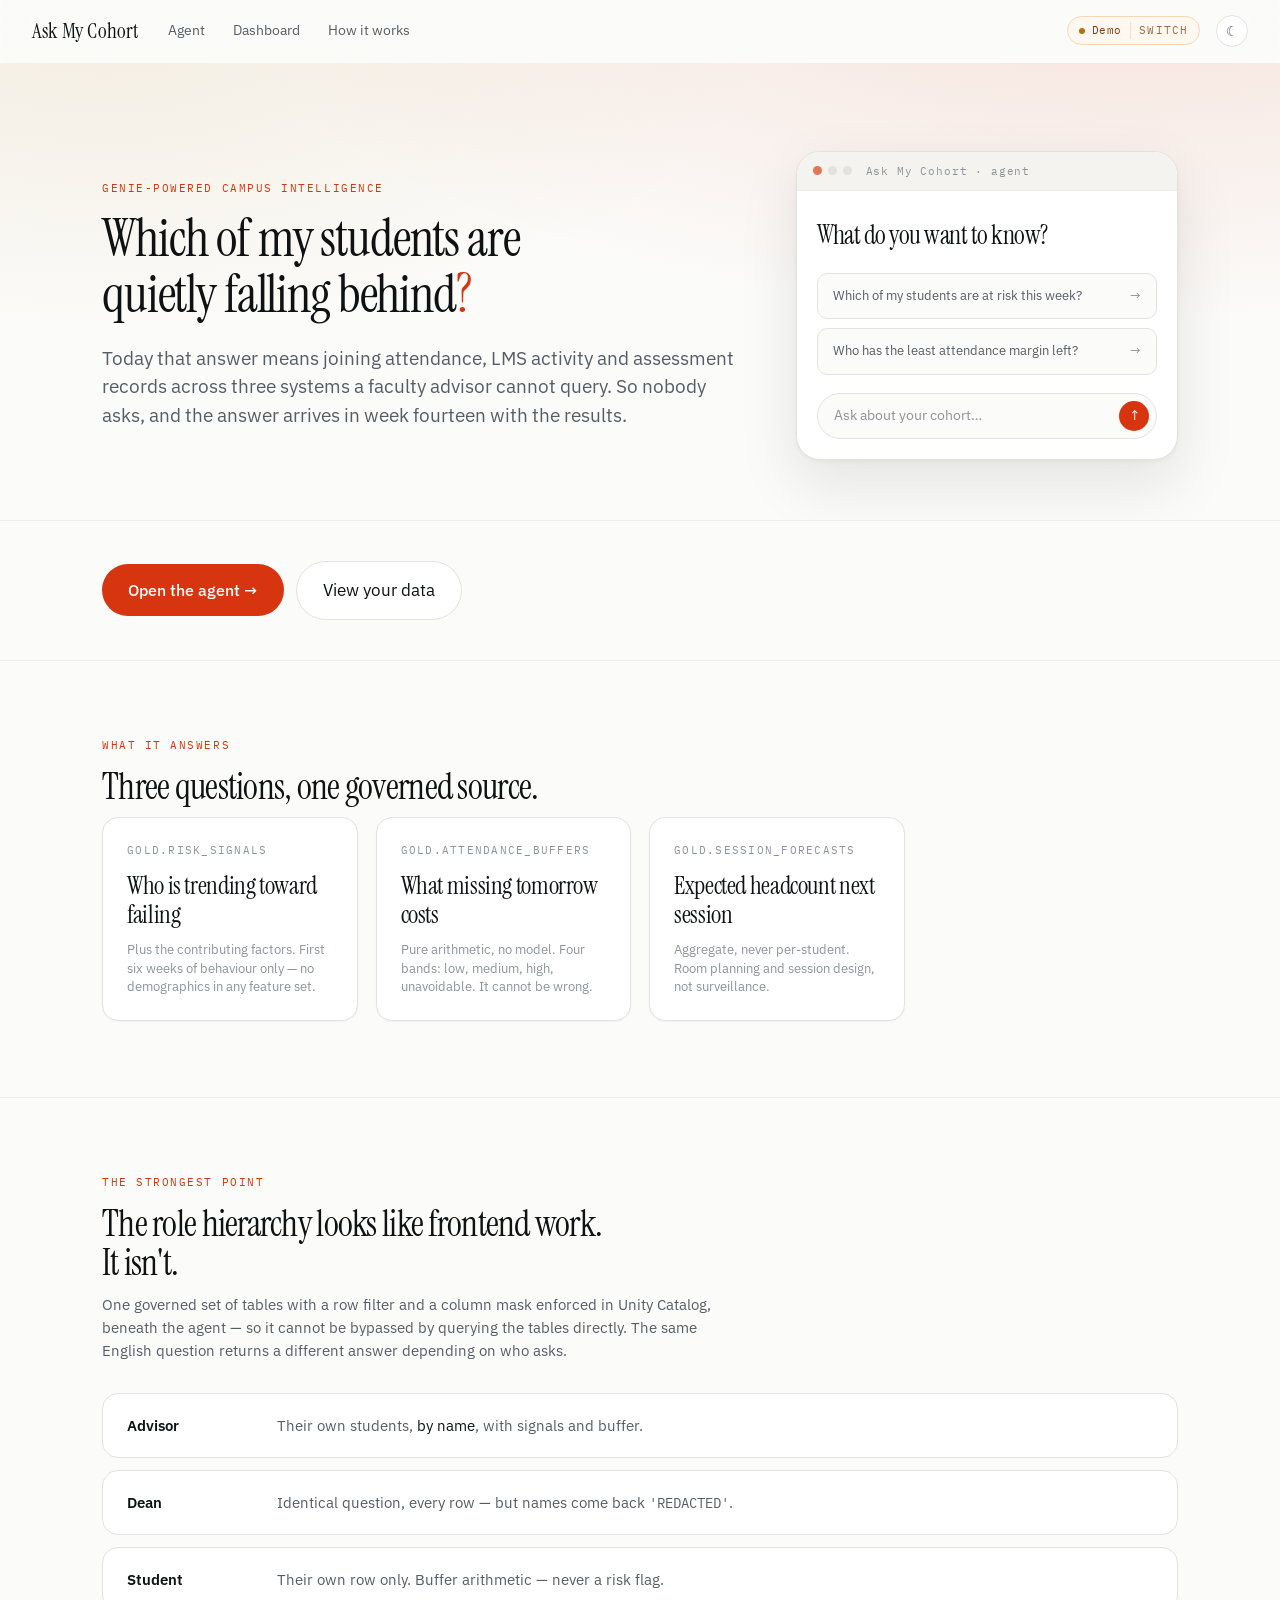
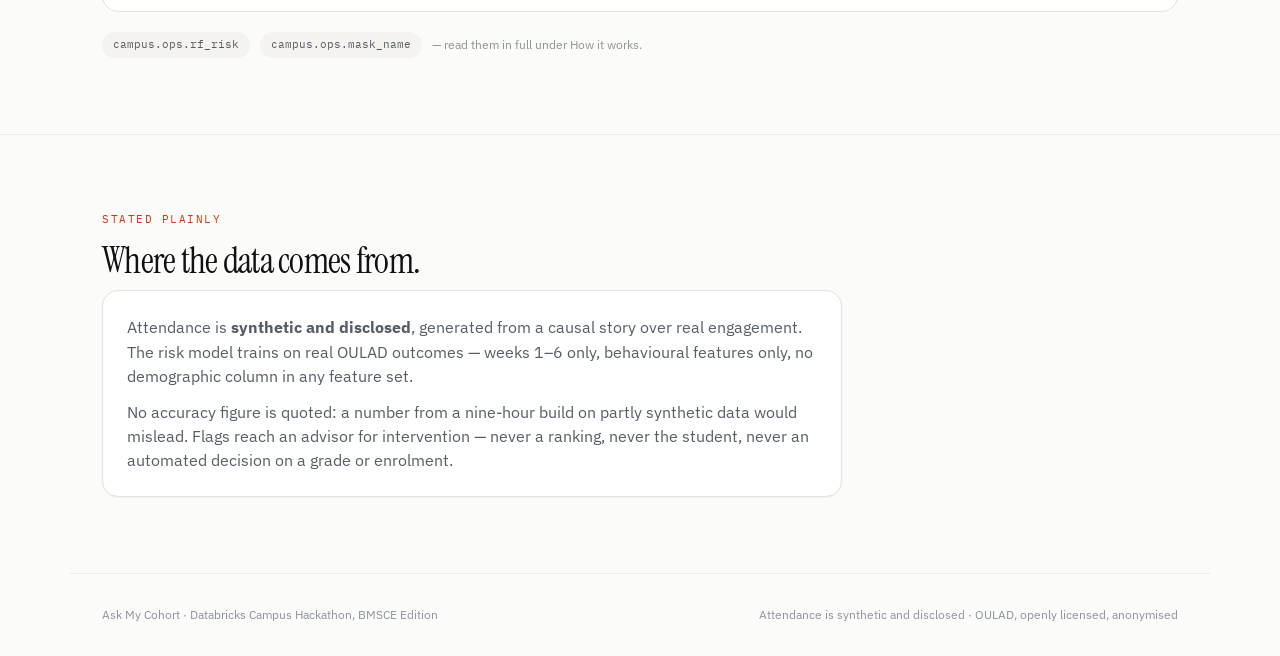
==== commit 53148f3c: "Serve a public demo and the governed app from one codebase Judges could not open the submission link" ====
--- a/web/index.html
+++ b/web/index.html
@@ -3,12 +3,12 @@
 <head>
 <meta charset="utf-8">
 <title>Ask My Cohort</title>
-<link rel="icon" type="image/svg+xml" href="./favicon.svg?v=10">
+<link rel="icon" type="image/svg+xml" href="./favicon.svg?v=11">
 <meta name="viewport" content="width=device-width, initial-scale=1">
 <link rel="preconnect" href="https://fonts.googleapis.com">
 <link rel="preconnect" href="https://fonts.gstatic.com" crossorigin>
 <link href="https://fonts.googleapis.com/css2?family=Instrument+Serif:ital@0;1&family=IBM+Plex+Sans:wght@300;400;500;600&family=IBM+Plex+Mono:wght@400;500&display=swap" rel="stylesheet">
-<link rel="stylesheet" href="./styles.css?v=10">
+<link rel="stylesheet" href="./styles.css?v=11">
 <script>
   // Applied before first paint so a dark-mode user never sees a white flash. No stored
   // preference means follow the OS, which the stylesheet handles on its own.
@@ -22,6 +22,6 @@
 <div id="app"></div>
 <!-- ?v= is a cache buster: bump it whenever app.js/api.js/styles.css change shape, so a
      normal refresh can't leave a demo running stale JS against renamed endpoints. -->
-<script type="module" src="./app.js?v=10"></script>
+<script type="module" src="./app.js?v=11"></script>
 </body>
 </html>
--- a/web/styles.css
+++ b/web/styles.css
@@ -299,6 +299,38 @@
   gap: 56px; align-items: center;
 }
 .hero-aside { display: grid; justify-items: center; gap: 20px; }
+
+/* ---------- perspective picker (demo) ---------- */
+
+.picker { display: grid; grid-template-columns: repeat(2, 1fr); gap: 18px; }
+.pick-card {
+  display: grid; gap: 8px; text-align: left; padding: 26px;
+  border-radius: var(--r); border: 1px solid var(--line);
+  background: linear-gradient(180deg, color-mix(in srgb, var(--band) 9%, var(--surface)), var(--surface) 72%);
+  box-shadow: var(--shadow-sm);
+  transition: transform 0.22s var(--ease), box-shadow 0.22s var(--ease), border-color 0.22s var(--ease);
+}
+.pick-card:hover, .pick-card:focus-visible {
+  transform: translateY(-3px); box-shadow: var(--shadow);
+  border-color: color-mix(in srgb, var(--band) 45%, var(--line)); outline: none;
+}
+.pick-role {
+  font-family: var(--mono); font-size: 11px; letter-spacing: 0.12em;
+  text-transform: uppercase; color: var(--band);
+}
+.pick-who { font-family: var(--serif); font-size: 27px; line-height: 1.1; letter-spacing: -0.02em; }
+.pick-sees { font-size: 14.5px; color: var(--ink-2); line-height: 1.5; }
+.pick-cannot { font-size: 13px; color: var(--ink-3); line-height: 1.45; }
+.pick-go {
+  margin-top: 8px; font-size: 13.5px; color: var(--band); font-weight: 500;
+}
+
+.source-chip.demo { cursor: pointer; }
+.source-chip .switch-hint {
+  border-left: 1px solid var(--cost-line); padding-left: 8px; margin-left: 2px;
+  text-transform: uppercase; letter-spacing: 0.1em; opacity: 0.75;
+}
+.source-chip.demo:hover { border-color: var(--band-medium); }
 
 /* ---------- agent preview (landing hero) ---------- */
 
@@ -787,7 +819,7 @@
   .wrap { padding: 0 20px; }
   .chapter > .wrap { padding-top: 52px; padding-bottom: 52px; }
   .hero > .wrap { padding-top: 56px; padding-bottom: 40px; }
-  .split, .split-even, .tiles, .buffer-figures, .hero-grid { grid-template-columns: 1fr; }
+  .split, .split-even, .tiles, .buffer-figures, .hero-grid, .picker { grid-template-columns: 1fr; }
   .hero-grid { gap: 34px; }
   .donut-wrap { max-width: 190px; }
   .agent-preview { max-width: 100%; }
